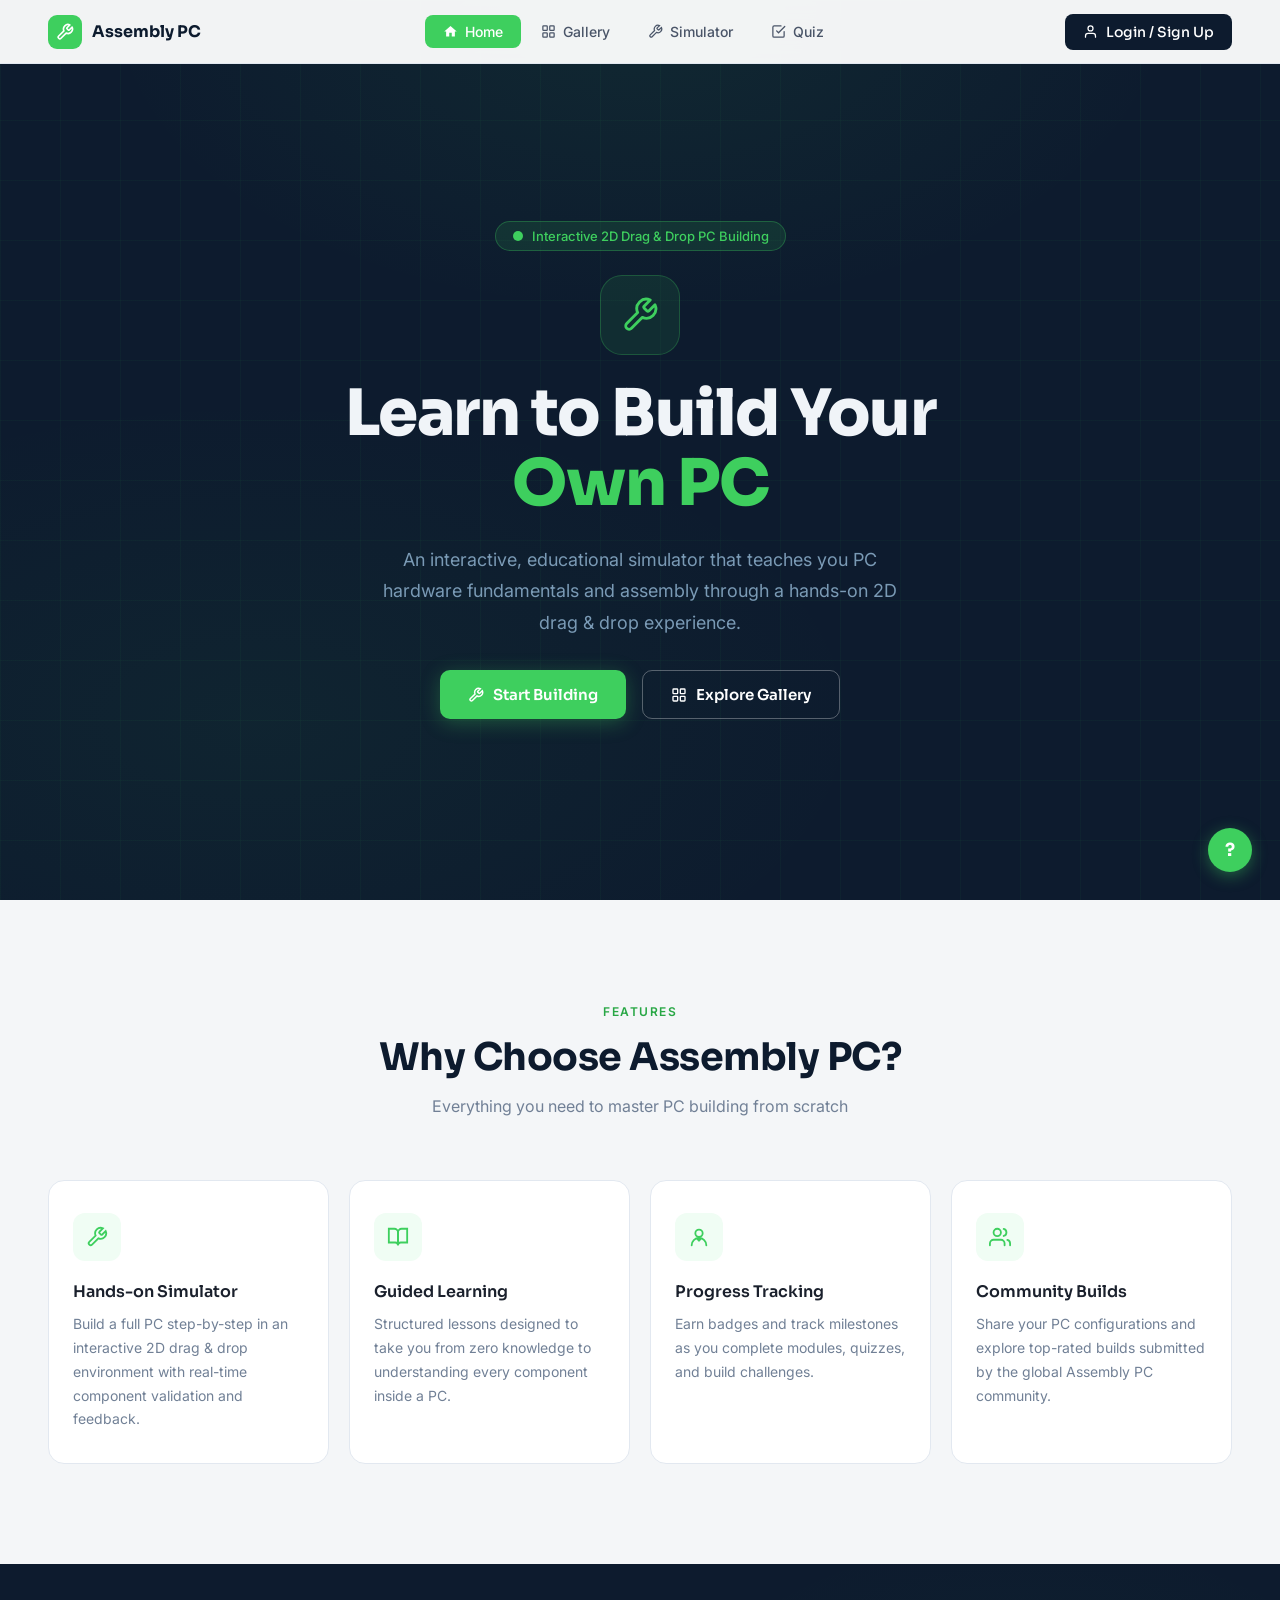
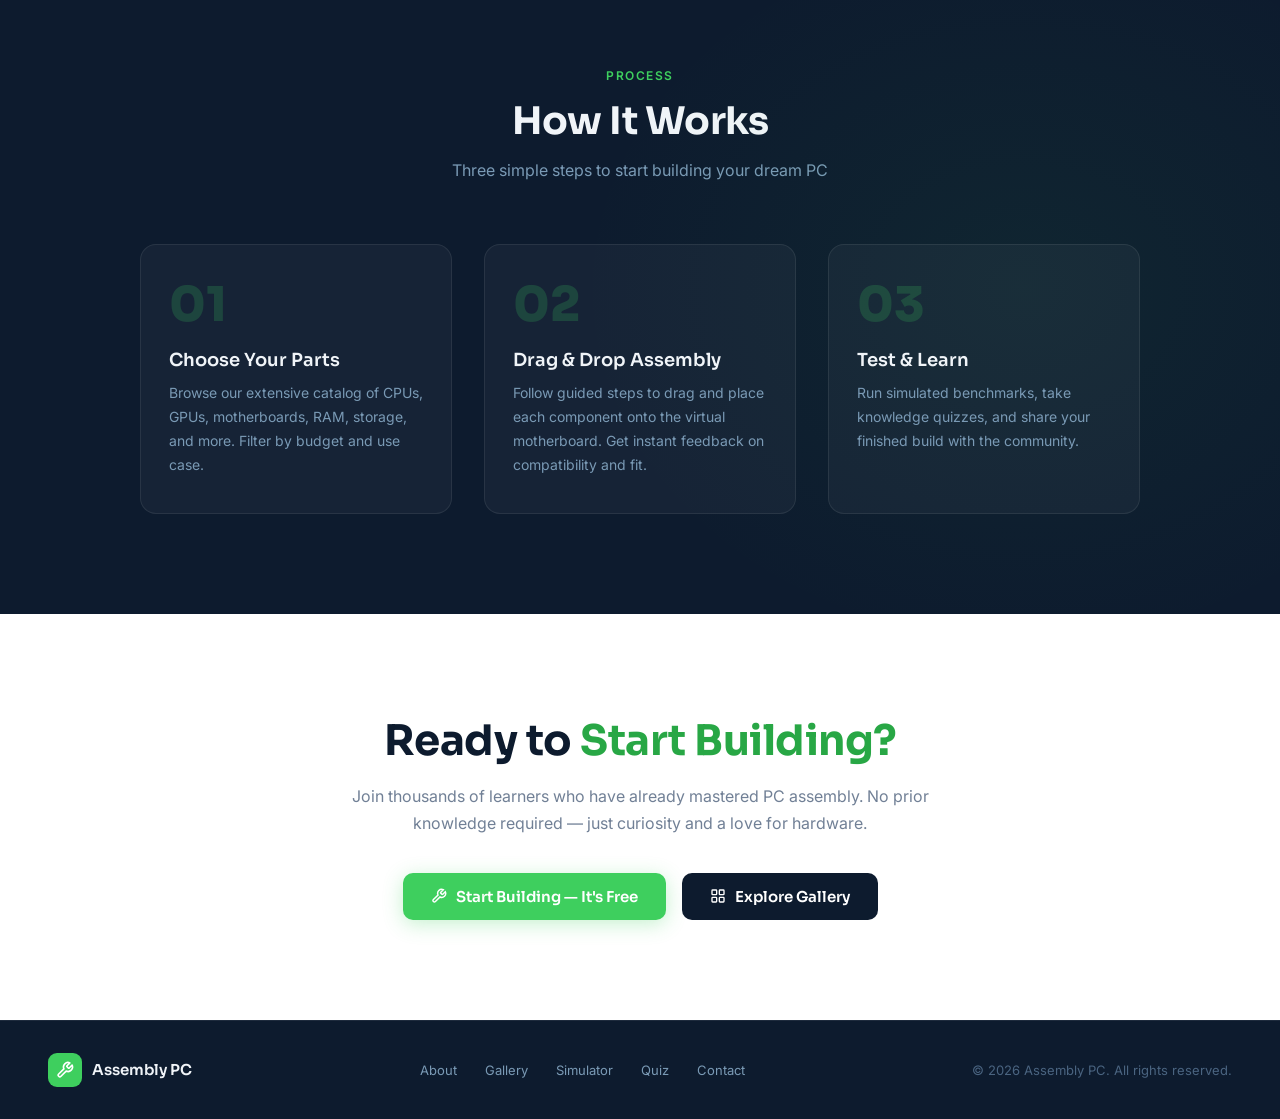
==== backend/templates/assembly-pc-homepage.html @ f2f59459 "Add files via upload" ====
<!DOCTYPE html>
<html lang="en">
<head>
  <meta charset="UTF-8" />
  <meta name="viewport" content="width=device-width, initial-scale=1.0" />
  <title>Assembly PC — Learn to Build Your Own PCs</title>
  <link href="https://fonts.googleapis.com/css2?family=Sora:wght@400;500;600;700;800&family=Inter:wght@400;500&display=swap" rel="stylesheet" />
  <style>
    *, *::before, *::after { margin: 0; padding: 0; box-sizing: border-box; }

    :root {
      --green: #3ecf5e;
      --green-dark: #28a745;
      --green-dim: rgba(62, 207, 94, 0.12);
      --navy: #0d1b2e;
      --navy-mid: #112240;
      --navy-light: #1a2f4a;
      --text-white: #f0f4f8;
      --text-muted: #7a9ab5;
      --bg-light: #f4f6f8;
      --card-bg: #ffffff;
      --border: #e2e8f0;
    }

    html { scroll-behavior: smooth; }

    body {
      font-family: 'Inter', sans-serif;
      background: #fff;
      color: #1a202c;
      overflow-x: hidden;
    }

    /* ── NAV ── */
    nav {
      position: fixed;
      top: 0; left: 0; right: 0;
      z-index: 100;
      background: rgba(255,255,255,0.95);
      backdrop-filter: blur(12px);
      border-bottom: 1px solid var(--border);
      display: flex;
      align-items: center;
      justify-content: space-between;
      padding: 0 48px;
      height: 64px;
    }

    .nav-logo {
      display: flex;
      align-items: center;
      gap: 10px;
      text-decoration: none;
      color: #0d1b2e;
    }

    .logo-box {
      width: 34px; height: 34px;
      background: var(--green);
      border-radius: 9px;
      display: flex; align-items: center; justify-content: center;
    }

    .logo-box svg { width: 18px; height: 18px; }

    .logo-name {
      font-family: 'Sora', sans-serif;
      font-weight: 700;
      font-size: 16px;
      color: #0d1b2e;
    }

    .nav-links {
      display: flex;
      align-items: center;
      gap: 2px;
    }

    .nav-link {
      display: flex;
      align-items: center;
      gap: 7px;
      padding: 8px 18px;
      border-radius: 8px;
      font-size: 14px;
      font-weight: 500;
      color: #4a5568;
      text-decoration: none;
      transition: background 0.15s, color 0.15s;
    }

    .nav-link svg { width: 15px; height: 15px; flex-shrink: 0; }
    .nav-link:hover { background: #f0fdf4; color: #1a202c; }
    .nav-link.active { background: var(--green); color: #fff; }
    .nav-link.active:hover { background: var(--green-dark); }

    .nav-guest {
      font-size: 14px;
      color: #a0aec0;
      font-weight: 400;
    }

    /* ── HERO ── */
    .hero {
      background: var(--navy);
      min-height: 100vh;
      display: flex;
      align-items: center;
      justify-content: center;
      flex-direction: column;
      text-align: center;
      padding: 120px 48px 80px;
      position: relative;
      overflow: hidden;
    }

    .hero::before {
      content: '';
      position: absolute;
      inset: 0;
      background:
        radial-gradient(ellipse 60% 50% at 50% 0%, rgba(62,207,94,0.08) 0%, transparent 70%),
        radial-gradient(ellipse 80% 60% at 20% 80%, rgba(62,207,94,0.05) 0%, transparent 60%);
      pointer-events: none;
    }

    /* subtle grid lines */
    .hero::after {
      content: '';
      position: absolute;
      inset: 0;
      background-image:
        linear-gradient(rgba(62,207,94,0.04) 1px, transparent 1px),
        linear-gradient(90deg, rgba(62,207,94,0.04) 1px, transparent 1px);
      background-size: 60px 60px;
      pointer-events: none;
    }

    .hero-inner {
      position: relative;
      z-index: 2;
      display: flex;
      flex-direction: column;
      align-items: center;
      gap: 24px;
      animation: fadeUp 0.8s ease both;
    }

    @keyframes fadeUp {
      from { opacity: 0; transform: translateY(28px); }
      to   { opacity: 1; transform: translateY(0); }
    }

    .hero-badge {
      display: inline-flex;
      align-items: center;
      gap: 8px;
      background: rgba(62,207,94,0.12);
      border: 1px solid rgba(62,207,94,0.3);
      color: var(--green);
      font-size: 13px;
      font-weight: 500;
      padding: 6px 16px;
      border-radius: 100px;
      animation: fadeUp 0.8s 0.1s ease both;
    }

    .hero-icon-wrap {
      width: 80px; height: 80px;
      background: rgba(62,207,94,0.1);
      border: 1.5px solid rgba(62,207,94,0.25);
      border-radius: 22px;
      display: flex; align-items: center; justify-content: center;
      animation: fadeUp 0.8s 0.15s ease both;
    }

    .hero-icon-wrap svg { width: 38px; height: 38px; }

    .hero h1 {
      font-family: 'Sora', sans-serif;
      font-size: 64px;
      font-weight: 800;
      color: var(--text-white);
      line-height: 1.1;
      max-width: 780px;
      letter-spacing: -1.5px;
      animation: fadeUp 0.8s 0.2s ease both;
    }

    .hero h1 span { color: var(--green); }

    .hero p {
      font-size: 18px;
      color: var(--text-muted);
      max-width: 540px;
      line-height: 1.75;
      animation: fadeUp 0.8s 0.3s ease both;
    }

    .hero-btns {
      display: flex;
      gap: 16px;
      margin-top: 8px;
      animation: fadeUp 0.8s 0.4s ease both;
    }

    .btn-primary {
      display: inline-flex;
      align-items: center;
      gap: 9px;
      background: var(--green);
      color: #fff;
      border: none;
      padding: 14px 28px;
      border-radius: 10px;
      font-size: 15px;
      font-weight: 600;
      font-family: 'Sora', sans-serif;
      cursor: pointer;
      text-decoration: none;
      transition: background 0.2s, transform 0.15s, box-shadow 0.2s;
      box-shadow: 0 4px 20px rgba(62,207,94,0.3);
    }

    .btn-primary:hover {
      background: var(--green-dark);
      transform: translateY(-1px);
      box-shadow: 0 6px 28px rgba(62,207,94,0.4);
    }

    .btn-secondary {
      display: inline-flex;
      align-items: center;
      gap: 9px;
      background: transparent;
      color: #fff;
      border: 1.5px solid rgba(255,255,255,0.3);
      padding: 14px 28px;
      border-radius: 10px;
      font-size: 15px;
      font-weight: 600;
      font-family: 'Sora', sans-serif;
      cursor: pointer;
      text-decoration: none;
      transition: border-color 0.2s, background 0.2s, transform 0.15s;
    }

    .btn-secondary:hover {
      border-color: rgba(255,255,255,0.6);
      background: rgba(255,255,255,0.06);
      transform: translateY(-1px);
    }

    .btn-primary svg, .btn-secondary svg { width: 16px; height: 16px; flex-shrink: 0; }



    /* ── FEATURES ── */
    .features {
      background: var(--bg-light);
      padding: 100px 48px;
    }

    .section-header {
      text-align: center;
      margin-bottom: 60px;
    }

    .section-label {
      display: inline-block;
      font-size: 12px;
      font-weight: 600;
      letter-spacing: 1.5px;
      text-transform: uppercase;
      color: var(--green-dark);
      margin-bottom: 14px;
    }

    .section-header h2 {
      font-family: 'Sora', sans-serif;
      font-size: 38px;
      font-weight: 700;
      color: #0d1b2e;
      letter-spacing: -0.5px;
      margin-bottom: 12px;
    }

    .section-header p {
      font-size: 16px;
      color: #718096;
      max-width: 480px;
      margin: 0 auto;
      line-height: 1.7;
    }

    .cards-grid {
      display: grid;
      grid-template-columns: repeat(4, 1fr);
      gap: 20px;
      max-width: 1200px;
      margin: 0 auto;
    }

    .feature-card {
      background: var(--card-bg);
      border: 1px solid var(--border);
      border-radius: 16px;
      padding: 32px 24px;
      transition: transform 0.2s, box-shadow 0.2s, border-color 0.2s;
    }

    .feature-card:hover {
      transform: translateY(-4px);
      box-shadow: 0 12px 40px rgba(0,0,0,0.08);
      border-color: rgba(62,207,94,0.3);
    }

    .card-icon-wrap {
      width: 48px; height: 48px;
      background: #f0fdf4;
      border-radius: 12px;
      display: flex; align-items: center; justify-content: center;
      margin-bottom: 20px;
    }

    .card-icon-wrap svg { width: 22px; height: 22px; }

    .feature-card h3 {
      font-family: 'Sora', sans-serif;
      font-size: 16px;
      font-weight: 600;
      color: #1a202c;
      margin-bottom: 10px;
    }

    .feature-card p {
      font-size: 14px;
      color: #718096;
      line-height: 1.7;
    }

    /* ── HOW IT WORKS ── */
    .how-it-works {
      background: var(--navy);
      padding: 100px 48px;
      position: relative;
      overflow: hidden;
    }

    .how-it-works::before {
      content: '';
      position: absolute;
      inset: 0;
      background: radial-gradient(ellipse 50% 80% at 80% 50%, rgba(62,207,94,0.06) 0%, transparent 70%);
      pointer-events: none;
    }

    .how-it-works .section-header h2 { color: var(--text-white); }
    .how-it-works .section-header p { color: var(--text-muted); }

    .steps-grid {
      display: grid;
      grid-template-columns: repeat(3, 1fr);
      gap: 32px;
      max-width: 1000px;
      margin: 0 auto;
      position: relative;
      z-index: 2;
    }

    .step-card {
      background: rgba(255,255,255,0.04);
      border: 1px solid rgba(255,255,255,0.08);
      border-radius: 16px;
      padding: 36px 28px;
      transition: border-color 0.2s, background 0.2s;
    }

    .step-card:hover {
      border-color: rgba(62,207,94,0.3);
      background: rgba(62,207,94,0.04);
    }

    .step-number {
      font-family: 'Sora', sans-serif;
      font-size: 48px;
      font-weight: 800;
      color: rgba(62,207,94,0.2);
      line-height: 1;
      margin-bottom: 20px;
    }

    .step-card h3 {
      font-family: 'Sora', sans-serif;
      font-size: 18px;
      font-weight: 600;
      color: var(--text-white);
      margin-bottom: 10px;
    }

    .step-card p {
      font-size: 14px;
      color: var(--text-muted);
      line-height: 1.7;
    }

    /* ── CTA ── */
    .cta-section {
      background: #fff;
      padding: 100px 48px;
      text-align: center;
    }

    .cta-inner {
      max-width: 640px;
      margin: 0 auto;
    }

    .cta-inner h2 {
      font-family: 'Sora', sans-serif;
      font-size: 42px;
      font-weight: 700;
      color: #0d1b2e;
      margin-bottom: 16px;
      letter-spacing: -0.5px;
    }

    .cta-inner h2 span { color: var(--green-dark); }

    .cta-inner p {
      font-size: 16px;
      color: #718096;
      line-height: 1.7;
      margin-bottom: 36px;
    }

    .cta-btns {
      display: flex;
      gap: 16px;
      justify-content: center;
    }

    .btn-dark {
      display: inline-flex;
      align-items: center;
      gap: 9px;
      background: var(--navy);
      color: #fff;
      border: none;
      padding: 14px 28px;
      border-radius: 10px;
      font-size: 15px;
      font-weight: 600;
      font-family: 'Sora', sans-serif;
      cursor: pointer;
      text-decoration: none;
      transition: background 0.2s, transform 0.15s;
    }

    .btn-dark:hover { background: #1a2f4a; transform: translateY(-1px); }
    .btn-dark svg { width: 16px; height: 16px; }

    /* ── FOOTER ── */
    footer {
      background: var(--navy);
      border-top: 1px solid rgba(255,255,255,0.07);
      padding: 32px 48px;
      display: flex;
      align-items: center;
      justify-content: space-between;
    }

    .footer-logo {
      display: flex;
      align-items: center;
      gap: 10px;
      text-decoration: none;
    }

    .footer-logo-name {
      font-family: 'Sora', sans-serif;
      font-weight: 600;
      font-size: 15px;
      color: var(--text-white);
    }

    .footer-links {
      display: flex;
      gap: 28px;
    }

    .footer-links a {
      font-size: 13px;
      color: var(--text-muted);
      text-decoration: none;
      transition: color 0.15s;
    }

    .footer-links a:hover { color: var(--green); }

    .footer-copy {
      font-size: 13px;
      color: #4a6480;
    }

    /* ── NAV AUTH BUTTON ── */
    .nav-auth-btn {
      display: inline-flex;
      align-items: center;
      gap: 8px;
      background: var(--navy);
      color: #fff;
      border: none;
      padding: 9px 18px;
      border-radius: 8px;
      font-size: 14px;
      font-weight: 500;
      font-family: 'Sora', sans-serif;
      cursor: pointer;
      transition: background 0.15s, transform 0.15s;
    }
    .nav-auth-btn:hover { background: var(--navy-light); transform: translateY(-1px); }

    /* ── MODAL OVERLAY ── */
    .modal-overlay {
      position: fixed;
      inset: 0;
      z-index: 999;
      background: rgba(13, 27, 46, 0.7);
      backdrop-filter: blur(6px);
      display: flex;
      align-items: center;
      justify-content: center;
      opacity: 0;
      pointer-events: none;
      transition: opacity 0.25s ease;
    }
    .modal-overlay.open {
      opacity: 1;
      pointer-events: all;
    }

    /* ── MODAL BOX ── */
    .modal-box {
      background: #fff;
      border-radius: 20px;
      padding: 40px 44px;
      width: 100%;
      max-width: 440px;
      position: relative;
      transform: translateY(20px) scale(0.97);
      transition: transform 0.3s cubic-bezier(0.34, 1.56, 0.64, 1);
      box-shadow: 0 24px 60px rgba(0,0,0,0.18);
    }
    .modal-overlay.open .modal-box {
      transform: translateY(0) scale(1);
    }

    .modal-close {
      position: absolute;
      top: 16px; right: 16px;
      width: 32px; height: 32px;
      border-radius: 8px;
      border: none;
      background: #f4f6f8;
      color: #718096;
      cursor: pointer;
      display: flex; align-items: center; justify-content: center;
      transition: background 0.15s, color 0.15s;
    }
    .modal-close:hover { background: #e2e8f0; color: #1a202c; }

    .modal-logo {
      display: flex;
      align-items: center;
      gap: 10px;
      margin-bottom: 24px;
    }

    /* ── TABS ── */
    .modal-tabs {
      display: flex;
      background: #f4f6f8;
      border-radius: 10px;
      padding: 4px;
      margin-bottom: 28px;
    }
    .modal-tab {
      flex: 1;
      padding: 9px;
      border: none;
      background: transparent;
      border-radius: 7px;
      font-size: 14px;
      font-weight: 600;
      font-family: 'Sora', sans-serif;
      color: #718096;
      cursor: pointer;
      transition: background 0.2s, color 0.2s, box-shadow 0.2s;
    }
    .modal-tab.active {
      background: #fff;
      color: #0d1b2e;
      box-shadow: 0 1px 4px rgba(0,0,0,0.1);
    }

    /* ── FORM ── */
    .modal-title-block { margin-bottom: 24px; }
    .modal-title-block h2 {
      font-family: 'Sora', sans-serif;
      font-size: 22px;
      font-weight: 700;
      color: #0d1b2e;
      margin-bottom: 4px;
    }
    .modal-title-block p { font-size: 14px; color: #718096; }

    .modal-form.hidden { display: none; }

    .form-group {
      margin-bottom: 16px;
    }
    .form-group label {
      display: block;
      font-size: 13px;
      font-weight: 500;
      color: #4a5568;
      margin-bottom: 6px;
    }
    .input-wrap {
      position: relative;
      display: flex;
      align-items: center;
    }
    .input-wrap svg:first-child {
      position: absolute;
      left: 12px;
      color: #a0aec0;
      pointer-events: none;
      flex-shrink: 0;
    }
    .input-wrap input {
      width: 100%;
      padding: 11px 14px 11px 38px;
      border: 1.5px solid var(--border);
      border-radius: 9px;
      font-size: 14px;
      font-family: 'Inter', sans-serif;
      color: #1a202c;
      background: #fff;
      outline: none;
      transition: border-color 0.15s, box-shadow 0.15s;
    }
    .input-wrap input:focus {
      border-color: var(--green);
      box-shadow: 0 0 0 3px rgba(62,207,94,0.12);
    }
    .input-wrap input::placeholder { color: #cbd5e0; }

    .toggle-pass {
      position: absolute;
      right: 12px;
      background: none;
      border: none;
      cursor: pointer;
      color: #a0aec0;
      padding: 0;
      display: flex;
      align-items: center;
      transition: color 0.15s;
    }
    .toggle-pass:hover { color: #4a5568; }

    .form-row {
      display: flex;
      align-items: center;
      justify-content: space-between;
      margin-bottom: 20px;
    }
    .form-row-half {
      display: grid;
      grid-template-columns: 1fr 1fr;
      gap: 12px;
    }
    .checkbox-label {
      display: flex;
      align-items: center;
      gap: 8px;
      font-size: 13px;
      color: #4a5568;
      cursor: pointer;
    }
    .checkbox-label input[type="checkbox"] {
      width: 15px; height: 15px;
      accent-color: var(--green);
      cursor: pointer;
    }
    .forgot-link {
      font-size: 13px;
      color: var(--green-dark);
      text-decoration: none;
      font-weight: 500;
    }
    .forgot-link:hover { text-decoration: underline; }

    .btn-modal-submit {
      width: 100%;
      display: flex;
      align-items: center;
      justify-content: center;
      gap: 9px;
      background: var(--green);
      color: #fff;
      border: none;
      padding: 13px;
      border-radius: 10px;
      font-size: 15px;
      font-weight: 600;
      font-family: 'Sora', sans-serif;
      cursor: pointer;
      margin-top: 4px;
      transition: background 0.2s, transform 0.15s, box-shadow 0.2s;
      box-shadow: 0 4px 16px rgba(62,207,94,0.3);
    }
    .btn-modal-submit:hover {
      background: var(--green-dark);
      transform: translateY(-1px);
      box-shadow: 0 6px 22px rgba(62,207,94,0.4);
    }

    .modal-switch {
      text-align: center;
      font-size: 13px;
      color: #718096;
      margin-top: 18px;
    }
    .modal-switch a {
      color: var(--green-dark);
      font-weight: 600;
      text-decoration: none;
    }
    .modal-switch a:hover { text-decoration: underline; }

    /* ── ROLE SELECTION ── */
    .role-cards {
      display: flex;
      flex-direction: column;
      gap: 12px;
    }
    .role-card {
      display: flex;
      align-items: center;
      gap: 16px;
      padding: 18px 20px;
      border: 1.5px solid var(--border);
      border-radius: 14px;
      background: #fff;
      cursor: pointer;
      text-align: left;
      transition: border-color 0.2s, background 0.2s, transform 0.15s, box-shadow 0.2s;
      width: 100%;
    }
    .role-card:hover {
      border-color: var(--green);
      background: #f0fdf4;
      transform: translateY(-2px);
      box-shadow: 0 6px 20px rgba(62,207,94,0.12);
    }
    .role-icon {
      width: 52px; height: 52px;
      border-radius: 12px;
      display: flex; align-items: center; justify-content: center;
      flex-shrink: 0;
    }
    .role-icon-student { background: #e8f5e9; color: #28a745; }
    .role-icon-instructor { background: #e3f2fd; color: #1565c0; }
    .role-label {
      font-family: 'Sora', sans-serif;
      font-size: 16px;
      font-weight: 700;
      color: #0d1b2e;
      line-height: 1;
      margin-bottom: 4px;
    }
    .role-desc {
      font-size: 13px;
      color: #718096;
      line-height: 1.4;
    }
    .role-card > div:not(.role-icon):not(.role-arrow) {
      flex: 1;
    }
    .role-arrow {
      color: #a0aec0;
      flex-shrink: 0;
      transition: transform 0.15s, color 0.15s;
    }
    .role-card:hover .role-arrow { transform: translateX(3px); color: var(--green); }

    /* ── FORM TOPBAR ── */
    .form-topbar {
      display: flex;
      align-items: center;
      justify-content: space-between;
      margin-bottom: 20px;
    }
    .back-btn {
      display: inline-flex;
      align-items: center;
      gap: 6px;
      background: #f4f6f8;
      border: none;
      border-radius: 8px;
      padding: 7px 14px;
      font-size: 13px;
      font-weight: 500;
      color: #4a5568;
      cursor: pointer;
      font-family: 'Inter', sans-serif;
      transition: background 0.15s, color 0.15s;
    }
    .back-btn:hover { background: #e2e8f0; color: #1a202c; }
    .role-badge {
      font-size: 12px;
      font-weight: 600;
      padding: 5px 12px;
      border-radius: 100px;
    }
    .role-badge.student { background: #e8f5e9; color: #1a6b2f; }
    .role-badge.instructor { background: #e3f2fd; color: #1040a0; }

    /* ── FLOATING HELP ── */
    .help-btn {
      position: fixed;
      bottom: 28px; right: 28px;
      width: 44px; height: 44px;
      background: var(--green);
      border-radius: 50%;
      display: flex; align-items: center; justify-content: center;
      cursor: pointer;
      box-shadow: 0 4px 16px rgba(62,207,94,0.4);
      z-index: 200;
      border: none;
      transition: transform 0.2s, box-shadow 0.2s;
    }
    .help-btn:hover { transform: scale(1.1); box-shadow: 0 6px 24px rgba(62,207,94,0.5); }
    .help-btn span { font-family: 'Sora', sans-serif; font-size: 18px; font-weight: 700; color: #fff; line-height: 1; }
  </style>
</head>
<body>
  <nav>
    <a href="#" class="nav-logo">
      <div class="logo-box">
        <svg viewBox="0 0 24 24" fill="none" stroke="#fff" stroke-width="2.2" stroke-linecap="round" stroke-linejoin="round">
          <path d="M14.7 6.3a1 1 0 0 0 0 1.4l1.6 1.6a1 1 0 0 0 1.4 0l3.77-3.77a6 6 0 0 1-7.94 7.94l-6.91 6.91a2.12 2.12 0 0 1-3-3l6.91-6.91a6 6 0 0 1 7.94-7.94l-3.76 3.76z"/>
        </svg>
      </div>
      <span class="logo-name">Assembly PC</span>
    </a>

    <div class="nav-links">
      <a href="#" class="nav-link active">
        <svg viewBox="0 0 24 24" fill="currentColor"><path d="M10 20v-6h4v6h5v-8h3L12 3 2 12h3v8z"/></svg>
        Home
      </a>
      <a href="#" class="nav-link">
        <svg viewBox="0 0 24 24" fill="none" stroke="currentColor" stroke-width="2" stroke-linecap="round"><rect x="3" y="3" width="7" height="7" rx="1"/><rect x="14" y="3" width="7" height="7" rx="1"/><rect x="14" y="14" width="7" height="7" rx="1"/><rect x="3" y="14" width="7" height="7" rx="1"/></svg>
        Gallery
      </a>
      <a href="#" class="nav-link">
        <svg viewBox="0 0 24 24" fill="none" stroke="currentColor" stroke-width="2" stroke-linecap="round"><path d="M14.7 6.3a1 1 0 0 0 0 1.4l1.6 1.6a1 1 0 0 0 1.4 0l3.77-3.77a6 6 0 0 1-7.94 7.94l-6.91 6.91a2.12 2.12 0 0 1-3-3l6.91-6.91a6 6 0 0 1 7.94-7.94l-3.76 3.76z"/></svg>
        Simulator
      </a>
      <a href="#" class="nav-link">
        <svg viewBox="0 0 24 24" fill="none" stroke="currentColor" stroke-width="2" stroke-linecap="round"><path d="M9 11l3 3L22 4"/><path d="M21 12v7a2 2 0 0 1-2 2H5a2 2 0 0 1-2-2V5a2 2 0 0 1 2-2h11"/></svg>
        Quiz
      </a>
    </div>

    <button class="nav-auth-btn" onclick="openModal('login')">
      <svg width="15" height="15" viewBox="0 0 24 24" fill="none" stroke="currentColor" stroke-width="2" stroke-linecap="round"><path d="M20 21v-2a4 4 0 0 0-4-4H8a4 4 0 0 0-4 4v2"/><circle cx="12" cy="7" r="4"/></svg>
      Login / Sign Up
    </button>
  </nav>

  <!-- ── AUTH MODAL ── -->
  <div class="modal-overlay" id="authModal" onclick="handleOverlayClick(event)">
    <div class="modal-box" id="modalBox">

      <button class="modal-close" onclick="closeModal()" title="Close">
        <svg width="16" height="16" viewBox="0 0 24 24" fill="none" stroke="currentColor" stroke-width="2.5" stroke-linecap="round"><line x1="18" y1="6" x2="6" y2="18"/><line x1="6" y1="6" x2="18" y2="18"/></svg>
      </button>

      <!-- Logo -->
      <div class="modal-logo">
        <div class="logo-box">
          <svg viewBox="0 0 24 24" fill="none" stroke="#fff" stroke-width="2.2" stroke-linecap="round" stroke-linejoin="round" width="18" height="18">
            <path d="M14.7 6.3a1 1 0 0 0 0 1.4l1.6 1.6a1 1 0 0 0 1.4 0l3.77-3.77a6 6 0 0 1-7.94 7.94l-6.91 6.91a2.12 2.12 0 0 1-3-3l6.91-6.91a6 6 0 0 1 7.94-7.94l-3.76 3.76z"/>
          </svg>
        </div>
        <span class="logo-name">Assembly PC</span>
      </div>

      <!-- ── STEP 1: Role Selection ── -->
      <div id="step-role">
        <div class="modal-title-block" style="text-align:center; margin-bottom: 28px;">
          <h2>Who are you?</h2>
          <p>Choose your role to get started</p>
        </div>
        <div class="role-cards">
          <button class="role-card" onclick="selectRole('student')">
            <div class="role-icon role-icon-student">
              <svg width="28" height="28" viewBox="0 0 24 24" fill="none" stroke="currentColor" stroke-width="1.8" stroke-linecap="round">
                <path d="M22 10v6M2 10l10-5 10 5-10 5z"/>
                <path d="M6 12v5c3 3 9 3 12 0v-5"/>
              </svg>
            </div>
            <div class="role-label">Student</div>
            <div class="role-desc">Learn to build PCs through guided lessons and simulations</div>
            <div class="role-arrow">
              <svg width="16" height="16" viewBox="0 0 24 24" fill="none" stroke="currentColor" stroke-width="2.2" stroke-linecap="round"><path d="M5 12h14M12 5l7 7-7 7"/></svg>
            </div>
          </button>
          <button class="role-card" onclick="selectRole('instructor')">
            <div class="role-icon role-icon-instructor">
              <svg width="28" height="28" viewBox="0 0 24 24" fill="none" stroke="currentColor" stroke-width="1.8" stroke-linecap="round">
                <rect x="2" y="3" width="20" height="14" rx="2"/>
                <path d="M8 21h8M12 17v4"/>
                <path d="M7 8h10M7 11h6"/>
              </svg>
            </div>
            <div class="role-label">Instructor</div>
            <div class="role-desc">Manage classes, track student progress and create assignments</div>
            <div class="role-arrow">
              <svg width="16" height="16" viewBox="0 0 24 24" fill="none" stroke="currentColor" stroke-width="2.2" stroke-linecap="round"><path d="M5 12h14M12 5l7 7-7 7"/></svg>
            </div>
          </button>
        </div>
      </div>

      <!-- ── STEP 2: Login / Sign Up Forms ── -->
      <div id="step-forms" class="hidden">

        <!-- Back button + role badge -->
        <div class="form-topbar">
          <button class="back-btn" onclick="goBack()">
            <svg width="14" height="14" viewBox="0 0 24 24" fill="none" stroke="currentColor" stroke-width="2.5" stroke-linecap="round"><path d="M19 12H5M12 19l-7-7 7-7"/></svg>
            Back
          </button>
          <span class="role-badge" id="roleBadge"></span>
        </div>

        <!-- Tab Switcher -->
        <div class="modal-tabs">
          <button class="modal-tab active" id="tab-login" onclick="switchTab('login')">Login</button>
          <button class="modal-tab" id="tab-signup" onclick="switchTab('signup')">Sign Up</button>
        </div>

        <!-- ── LOGIN FORM ── -->
        <div class="modal-form" id="form-login">
          <div class="modal-title-block">
            <h2 id="login-title">Welcome back</h2>
            <p id="login-sub">Sign in to continue building</p>
          </div>
          <div class="form-group" id="login-studentid" style="display:none;">
            <label>Student ID</label>
            <div class="input-wrap">
              <svg width="15" height="15" viewBox="0 0 24 24" fill="none" stroke="currentColor" stroke-width="2" stroke-linecap="round"><rect x="2" y="7" width="20" height="14" rx="2"/></svg>
              <input id="login-studentid-input" type="text" placeholder="e.g. STU-2024-0012" />
            </div>
          </div>

          <div class="form-group" id="login-email-group" style="display:none;">
            <label>Institutional Email</label>
            <div class="input-wrap">
              <svg width="15" height="15" viewBox="0 0 24 24" fill="none" stroke="currentColor" stroke-width="2" stroke-linecap="round"><rect x="2" y="4" width="20" height="16" rx="2"/><path d="m22 7-8.97 5.7a1.94 1.94 0 0 1-2.06 0L2 7"/></svg>
              <input id="login-email" type="email" placeholder="you@lnu.edu.ph" />
            </div>
          </div>
          <!-- Instructor employee ID removed per requirements -->
          <div class="form-group">
            <label>Password</label>
            <div class="input-wrap">
              <svg width="15" height="15" viewBox="0 0 24 24" fill="none" stroke="currentColor" stroke-width="2" stroke-linecap="round"><rect x="3" y="11" width="18" height="11" rx="2"/><path d="M7 11V7a5 5 0 0 1 10 0v4"/></svg>
              <input type="password" placeholder="••••••••" id="login-pass" />
              <button class="toggle-pass" onclick="togglePass('login-pass',this)" tabindex="-1" type="button">
                <svg width="14" height="14" viewBox="0 0 24 24" fill="none" stroke="currentColor" stroke-width="2" stroke-linecap="round"><path d="M1 12s4-8 11-8 11 8 11 8-4 8-11 8-11-8-11-8z"/><circle cx="12" cy="12" r="3"/></svg>
              </button>
            </div>
          </div>
          <div class="form-row">
            <label class="checkbox-label"><input type="checkbox" /> Remember me</label>
            <a href="#" class="forgot-link">Forgot password?</a>
          </div>
          <button class="btn-modal-submit" id="login-submit-btn" style="display:none;">
            <svg width="15" height="15" viewBox="0 0 24 24" fill="none" stroke="currentColor" stroke-width="2.2" stroke-linecap="round"><path d="M15 3h4a2 2 0 0 1 2 2v14a2 2 0 0 1-2 2h-4"/><polyline points="10 17 15 12 10 7"/><line x1="15" y1="12" x2="3" y2="12"/></svg>
            Sign In
          </button>
          <p class="modal-switch">Don't have an account? <a href="#" onclick="switchTab('signup'); return false;">Sign up free</a></p>
        </div>

        <!-- ── SIGN UP FORM ── -->
        <div class="modal-form hidden" id="form-signup">
          <div class="modal-title-block">
            <h2 id="signup-title">Create your account</h2>
            <p id="signup-sub">Start building your PC knowledge today</p>
          </div>
          <div class="form-row-half">
            <div class="form-group">
              <label>First name</label>
              <div class="input-wrap">
                <svg width="15" height="15" viewBox="0 0 24 24" fill="none" stroke="currentColor" stroke-width="2" stroke-linecap="round"><path d="M20 21v-2a4 4 0 0 0-4-4H8a4 4 0 0 0-4 4v2"/><circle cx="12" cy="7" r="4"/></svg>
                <input type="text" placeholder="Juan" />
              </div>
            </div>
            <div class="form-group">
              <label>Last name</label>
              <div class="input-wrap">
                <input type="text" placeholder="Dela Cruz" style="padding-left:14px;" />
              </div>
            </div>
          </div>
          <div class="form-group">
            <label>Email address</label>
            <div class="input-wrap">
              <svg width="15" height="15" viewBox="0 0 24 24" fill="none" stroke="currentColor" stroke-width="2" stroke-linecap="round"><rect x="2" y="4" width="20" height="16" rx="2"/><path d="m22 7-8.97 5.7a1.94 1.94 0 0 1-2.06 0L2 7"/></svg>
              <input id="signup-email" type="email" placeholder="you@example.com" disabled />
            </div>
          </div>
          <!-- Student-only: Student ID -->
          <div class="form-group" id="signup-studentid" style="display:none;">
            <label>Student ID</label>
            <div class="input-wrap">
              <svg width="15" height="15" viewBox="0 0 24 24" fill="none" stroke="currentColor" stroke-width="2" stroke-linecap="round"><rect x="2" y="7" width="20" height="14" rx="2"/><path d="M16 7V5a2 2 0 0 0-4 0v2M12 12v4M10 14h4"/></svg>
              <input id="signup-studentid-input" type="text" placeholder="e.g. STU-2024-0012" disabled />
            </div>
          </div>
          <!-- Instructor employee ID removed per requirements -->
          <div class="form-group instructor-only hidden" id="signup-dept">
            <label>Department</label>
            <div class="input-wrap">
              <svg width="15" height="15" viewBox="0 0 24 24" fill="none" stroke="currentColor" stroke-width="2" stroke-linecap="round"><path d="M3 9l9-7 9 7v11a2 2 0 0 1-2 2H5a2 2 0 0 1-2-2z"/><polyline points="9 22 9 12 15 12 15 22"/></svg>
              <input type="text" placeholder="e.g. Computer Science" />
            </div>
          </div>
          <div class="form-group">
            <label>Password</label>
            <div class="input-wrap">
              <svg width="15" height="15" viewBox="0 0 24 24" fill="none" stroke="currentColor" stroke-width="2" stroke-linecap="round"><rect x="3" y="11" width="18" height="11" rx="2"/><path d="M7 11V7a5 5 0 0 1 10 0v4"/></svg>
              <input type="password" placeholder="Min. 8 characters" id="signup-pass" />
              <button class="toggle-pass" onclick="togglePass('signup-pass',this)" tabindex="-1" type="button">
                <svg width="14" height="14" viewBox="0 0 24 24" fill="none" stroke="currentColor" stroke-width="2" stroke-linecap="round"><path d="M1 12s4-8 11-8 11 8 11 8-4 8-11 8-11-8-11-8z"/><circle cx="12" cy="12" r="3"/></svg>
              </button>
            </div>
          </div>
          <div class="form-group">
            <label class="checkbox-label" style="align-items:flex-start; gap:10px;">
              <input type="checkbox" style="margin-top:2px; flex-shrink:0;" />
              <span style="font-size:13px; color:#718096; line-height:1.5;">I agree to the <a href="#" style="color:var(--green-dark);">Terms of Service</a> and <a href="#" style="color:var(--green-dark);">Privacy Policy</a></span>
            </label>
          </div>
          <button class="btn-modal-submit" id="signup-submit-btn">
            <svg width="15" height="15" viewBox="0 0 24 24" fill="none" stroke="currentColor" stroke-width="2.2" stroke-linecap="round"><path d="M16 21v-2a4 4 0 0 0-4-4H6a4 4 0 0 0-4 4v2"/><circle cx="9" cy="7" r="4"/><line x1="19" y1="8" x2="19" y2="14"/><line x1="22" y1="11" x2="16" y2="11"/></svg>
            Create Account
          </button>
          <p class="modal-switch">Already have an account? <a href="#" onclick="switchTab('login'); return false;">Sign in</a></p>
        </div>

      </div><!-- /step-forms -->
    </div>
  </div>

  <!-- HERO -->
  <section class="hero">
    <div class="hero-inner">
      <div class="hero-badge">
        <svg width="12" height="12" viewBox="0 0 24 24" fill="currentColor"><circle cx="12" cy="12" r="10"/></svg>
        Interactive 2D Drag &amp; Drop PC Building
      </div>

      <div class="hero-icon-wrap">
        <svg viewBox="0 0 24 24" fill="none" stroke="#3ecf5e" stroke-width="1.8" stroke-linecap="round" stroke-linejoin="round">
          <path d="M14.7 6.3a1 1 0 0 0 0 1.4l1.6 1.6a1 1 0 0 0 1.4 0l3.77-3.77a6 6 0 0 1-7.94 7.94l-6.91 6.91a2.12 2.12 0 0 1-3-3l6.91-6.91a6 6 0 0 1 7.94-7.94l-3.76 3.76z"/>
        </svg>
      </div>

      <h1>Learn to Build Your<br /><span>Own PC</span></h1>

      <p>An interactive, educational simulator that teaches you PC hardware fundamentals and assembly through a hands-on 2D drag &amp; drop experience.</p>

      <div class="hero-btns">
        <a href="/simulator" class="btn-primary">
          <svg viewBox="0 0 24 24" fill="none" stroke="currentColor" stroke-width="2.2" stroke-linecap="round"><path d="M14.7 6.3a1 1 0 0 0 0 1.4l1.6 1.6a1 1 0 0 0 1.4 0l3.77-3.77a6 6 0 0 1-7.94 7.94l-6.91 6.91a2.12 2.12 0 0 1-3-3l6.91-6.91a6 6 0 0 1 7.94-7.94l-3.76 3.76z"/></svg>
          Start Building
        </a>
        <a href="/simulator" class="btn-secondary">
          <svg viewBox="0 0 24 24" fill="none" stroke="currentColor" stroke-width="2" stroke-linecap="round"><rect x="3" y="3" width="7" height="7" rx="1"/><rect x="14" y="3" width="7" height="7" rx="1"/><rect x="14" y="14" width="7" height="7" rx="1"/><rect x="3" y="14" width="7" height="7" rx="1"/></svg>
          Explore Gallery
        </a>
      </div>


    </div>
  </section>

  <!-- FEATURES / WHY CHOOSE -->
  <section class="features" id="features">
    <div class="section-header">
      <span class="section-label">Features</span>
      <h2>Why Choose Assembly PC?</h2>
      <p>Everything you need to master PC building from scratch</p>
    </div>

    <div class="cards-grid">
      <div class="feature-card">
        <div class="card-icon-wrap">
          <svg viewBox="0 0 24 24" fill="none" stroke="#3ecf5e" stroke-width="2" stroke-linecap="round">
            <path d="M14.7 6.3a1 1 0 0 0 0 1.4l1.6 1.6a1 1 0 0 0 1.4 0l3.77-3.77a6 6 0 0 1-7.94 7.94l-6.91 6.91a2.12 2.12 0 0 1-3-3l6.91-6.91a6 6 0 0 1 7.94-7.94l-3.76 3.76z"/>
          </svg>
        </div>
        <h3>Hands-on Simulator</h3>
        <p>Build a full PC step-by-step in an interactive 2D drag &amp; drop environment with real-time component validation and feedback.</p>
      </div>
      <div class="feature-card">
        <div class="card-icon-wrap">
          <svg viewBox="0 0 24 24" fill="none" stroke="#3ecf5e" stroke-width="2" stroke-linecap="round">
            <path d="M2 3h6a4 4 0 0 1 4 4v14a3 3 0 0 0-3-3H2z"/>
            <path d="M22 3h-6a4 4 0 0 0-4 4v14a3 3 0 0 1 3-3h7z"/>
          </svg>
        </div>
        <h3>Guided Learning</h3>
        <p>Structured lessons designed to take you from zero knowledge to understanding every component inside a PC.</p>
      </div>
      <div class="feature-card">
        <div class="card-icon-wrap">
          <svg viewBox="0 0 24 24" fill="none" stroke="#3ecf5e" stroke-width="2" stroke-linecap="round">
            <circle cx="12" cy="8" r="4"/>
            <path d="M20 21a8 8 0 1 0-16 0"/>
            <path d="M12 12v4m0 0l-2-2m2 2 2-2"/>
          </svg>
        </div>
        <h3>Progress Tracking</h3>
        <p>Earn badges and track milestones as you complete modules, quizzes, and build challenges.</p>
      </div>
      <div class="feature-card">
        <div class="card-icon-wrap">
          <svg viewBox="0 0 24 24" fill="none" stroke="#3ecf5e" stroke-width="2" stroke-linecap="round">
            <path d="M17 21v-2a4 4 0 0 0-4-4H5a4 4 0 0 0-4 4v2"/>
            <circle cx="9" cy="7" r="4"/>
            <path d="M23 21v-2a4 4 0 0 0-3-3.87"/>
            <path d="M16 3.13a4 4 0 0 1 0 7.75"/>
          </svg>
        </div>
        <h3>Community Builds</h3>
        <p>Share your PC configurations and explore top-rated builds submitted by the global Assembly PC community.</p>
      </div>
    </div>
  </section>

  <!-- HOW IT WORKS -->
  <section class="how-it-works" id="how">
    <div class="section-header">
      <span class="section-label" style="color: var(--green);">Process</span>
      <h2>How It Works</h2>
      <p style="color: var(--text-muted);">Three simple steps to start building your dream PC</p>
    </div>

    <div class="steps-grid">
      <div class="step-card">
        <div class="step-number">01</div>
        <h3>Choose Your Parts</h3>
        <p>Browse our extensive catalog of CPUs, GPUs, motherboards, RAM, storage, and more. Filter by budget and use case.</p>
      </div>
      <div class="step-card">
        <div class="step-number">02</div>
        <h3>Drag &amp; Drop Assembly</h3>
        <p>Follow guided steps to drag and place each component onto the virtual motherboard. Get instant feedback on compatibility and fit.</p>
      </div>
      <div class="step-card">
        <div class="step-number">03</div>
        <h3>Test &amp; Learn</h3>
        <p>Run simulated benchmarks, take knowledge quizzes, and share your finished build with the community.</p>
      </div>
    </div>
  </section>

  <!-- CTA -->
  <section class="cta-section">
    <div class="cta-inner">
      <h2>Ready to <span>Start Building?</span></h2>
      <p>Join thousands of learners who have already mastered PC assembly. No prior knowledge required — just curiosity and a love for hardware.</p>
      <div class="cta-btns">
        <a href="/simulator" class="btn-primary">
          <svg viewBox="0 0 24 24" fill="none" stroke="currentColor" stroke-width="2.2" stroke-linecap="round"><path d="M14.7 6.3a1 1 0 0 0 0 1.4l1.6 1.6a1 1 0 0 0 1.4 0l3.77-3.77a6 6 0 0 1-7.94 7.94l-6.91 6.91a2.12 2.12 0 0 1-3-3l6.91-6.91a6 6 0 0 1 7.94-7.94l-3.76 3.76z"/></svg>
          Start Building — It's Free
        </a>
        <a href="/simulator" class="btn-dark">
          <svg viewBox="0 0 24 24" fill="none" stroke="currentColor" stroke-width="2" stroke-linecap="round"><rect x="3" y="3" width="7" height="7" rx="1"/><rect x="14" y="3" width="7" height="7" rx="1"/><rect x="14" y="14" width="7" height="7" rx="1"/><rect x="3" y="14" width="7" height="7" rx="1"/></svg>
          Explore Gallery
        </a>
      </div>
    </div>
  </section>

  <!-- FOOTER -->
  <footer>
    <a href="#" class="footer-logo">
      <div class="logo-box">
        <svg viewBox="0 0 24 24" fill="none" stroke="#fff" stroke-width="2.2" stroke-linecap="round" stroke-linejoin="round" width="18" height="18">
          <path d="M14.7 6.3a1 1 0 0 0 0 1.4l1.6 1.6a1 1 0 0 0 1.4 0l3.77-3.77a6 6 0 0 1-7.94 7.94l-6.91 6.91a2.12 2.12 0 0 1-3-3l6.91-6.91a6 6 0 0 1 7.94-7.94l-3.76 3.76z"/>
        </svg>
      </div>
      <span class="footer-logo-name">Assembly PC</span>
    </a>

    <div class="footer-links">
      <a href="#">About</a>
      <a href="#">Gallery</a>
      <a href="#">Simulator</a>
      <a href="#">Quiz</a>
      <a href="#">Contact</a>
    </div>

    <span class="footer-copy">© 2026 Assembly PC. All rights reserved.</span>
  </footer>

  <!-- FLOATING HELP -->
  <button class="help-btn" title="Help">
    <span>?</span>
  </button>

  <script>
    let currentRole = null;
    // saved node for student-id group so we can remove/restore for instructor flows
    let savedSignupStudentGroup = null;

    const ALLOWED_INSTITUTION_DOMAINS = ['lnu.edu.ph', 'lnu.edu']; // adjust if needed

    function openModal(tab) {
      currentRole = null;
      lockFormInputs(true);
      showStep('role');
      document.getElementById('authModal').classList.add('open');
      document.body.style.overflow = 'hidden';
    }

    function closeModal() {
      document.getElementById('authModal').classList.remove('open');
      document.body.style.overflow = '';
    }

    function handleOverlayClick(e) {
      if (e.target === document.getElementById('authModal')) closeModal();
    }

    function showStep(step) {
      document.getElementById('step-role').classList.toggle('hidden', step !== 'role');
      document.getElementById('step-forms').classList.toggle('hidden', step !== 'forms');
    }

    function lockFormInputs(locked) {
      // Hide/show form input bars and submit buttons until a role is chosen
      document.querySelectorAll('#form-login .form-group, #form-signup .form-group').forEach(el => {
        el.style.display = locked ? 'none' : '';
      });
      const loginBtn = document.getElementById('login-submit-btn');
      const signupBtn = document.getElementById('signup-submit-btn');
      if (loginBtn) loginBtn.style.display = locked ? 'none' : '';
      if (signupBtn) signupBtn.style.display = locked ? 'none' : '';
      // Also toggle disabled state for form controls so users cannot tab into them when locked
      document.querySelectorAll('#form-login input, #form-login button, #form-signup input, #form-signup button').forEach(el => {
        if (el.classList && el.classList.contains('modal-tab')) return;
        el.disabled = locked;
      });
    }

    function selectRole(role) {
      currentRole = role;
      const badge = document.getElementById('roleBadge');
      badge.textContent = role === 'student' ? '🎓 Student' : '🖥️ Instructor';
      badge.className = 'role-badge ' + role;

      if (role === 'student') {
        document.getElementById('login-title').textContent = 'Welcome back, Student';
        document.getElementById('login-sub').textContent = 'Sign in to continue your PC learning journey';
        document.getElementById('signup-title').textContent = 'Join as a Student';
        document.getElementById('signup-sub').textContent = 'Start building your PC knowledge today';
        const signupStudentGroup = document.getElementById('signup-studentid');
        if (signupStudentGroup) {
          signupStudentGroup.style.display = 'block';
          signupStudentGroup.setAttribute('aria-hidden', 'false');
          const sidInput = document.getElementById('signup-studentid-input');
          if (sidInput) { sidInput.disabled = false; sidInput.tabIndex = 0; }
        }
        document.getElementById('signup-dept').style.display = 'none';

        // enable and require student fields; show student login field
        lockFormInputs(false);
        // restore student-id group if it was previously removed for instructor flows
        if (!document.getElementById('signup-studentid') && savedSignupStudentGroup) {
          const parent = document.getElementById('form-signup');
          const before = document.getElementById('signup-dept') || document.getElementById('signup-submit-btn');
          try { parent.insertBefore(savedSignupStudentGroup.cloneNode(true), before); } catch (err) { parent.appendChild(savedSignupStudentGroup.cloneNode(true)); }
          savedSignupStudentGroup = null;
        }
        const sidInput = document.getElementById('signup-studentid-input');
        if (sidInput) sidInput.required = true;
        document.getElementById('signup-email').required = true;
        // login: show student id input only
        const loginSidGroup = document.getElementById('login-studentid');
        if (loginSidGroup) { loginSidGroup.style.display = ''; loginSidGroup.setAttribute('aria-hidden', 'false'); }
        document.getElementById('login-email-group').style.display = 'none';
        document.getElementById('login-studentid-input').required = true;
        document.getElementById('login-email').required = false;
        document.getElementById('login-submit-btn').style.display = '';

        // hide the role selection to free up space
        const roleStep = document.getElementById('step-role');
        if (roleStep) roleStep.style.display = 'none';

        // explicitly disable instructor-only controls so they cannot be focused or edited
        ['login-email', 'signup-dept'].forEach(id => {
          const el = document.getElementById(id);
          if (el) el.disabled = true;
        });

      } else {
        document.getElementById('login-title').textContent = 'Instructor Login';
        document.getElementById('login-sub').textContent = 'Sign in to manage your classes';
        document.getElementById('signup-title').textContent = 'Register as Instructor';
        document.getElementById('signup-sub').textContent = 'Set up your instructor account';
        const signupStudentGroup2 = document.getElementById('signup-studentid');
        if (signupStudentGroup2) {
          signupStudentGroup2.style.display = 'none';
          signupStudentGroup2.setAttribute('aria-hidden', 'true');
          const sidInput2 = document.getElementById('signup-studentid-input');
          if (sidInput2) { sidInput2.disabled = true; sidInput2.tabIndex = -1; }
        }
        document.getElementById('signup-dept').style.display = 'block';

        // enable and require institutional email for instructors; show instructor login email
        lockFormInputs(false);
        const sidInput2 = document.getElementById('signup-studentid-input');
        if (sidInput2) sidInput2.required = false;
        document.getElementById('signup-email').required = true;
        const loginSidGroup2 = document.getElementById('login-studentid');
        if (loginSidGroup2) { loginSidGroup2.style.display = 'none'; loginSidGroup2.setAttribute('aria-hidden', 'true'); const sidInp = document.getElementById('login-studentid-input'); if (sidInp) { sidInp.disabled = true; sidInp.tabIndex = -1; } }
        document.getElementById('login-email-group').style.display = '';
        document.getElementById('login-studentid-input').required = false;
        document.getElementById('login-email').required = true;
        document.getElementById('login-submit-btn').style.display = '';

        // hide the role selection to free up space
        const roleStep2 = document.getElementById('step-role');
        if (roleStep2) roleStep2.style.display = 'none';

        // remove the student-id input group from signup for instructors
        const signupStudentGroupRef = document.getElementById('signup-studentid');
        if (signupStudentGroupRef) {
          savedSignupStudentGroup = signupStudentGroupRef.cloneNode(true);
          signupStudentGroupRef.remove();
        }

        // explicitly disable student-only controls so they cannot be focused or edited
        ['signup-studentid-input', 'login-studentid-input'].forEach(id => {
          const el = document.getElementById(id);
          if (el) el.disabled = true;
        });
      }

      switchTab('login');
      showStep('forms');
      // focus first enabled input in forms
      const firstInput = document.querySelector('#form-signup input:not([disabled]), #form-login input:not([disabled])');
      if (firstInput) firstInput.focus();
    }

    function goBack() {
      // returning to role selection should lock form inputs again and show the role chooser
      const roleStep = document.getElementById('step-role');
      if (roleStep) roleStep.style.display = '';
      showStep('role');
      lockFormInputs(true);
      currentRole = null;
      clearSignupError();
    }

    function switchTab(tab) {
      document.getElementById('form-login').classList.toggle('hidden', tab !== 'login');
      document.getElementById('form-signup').classList.toggle('hidden', tab !== 'signup');
      document.getElementById('tab-login').classList.toggle('active', tab === 'login');
      document.getElementById('tab-signup').classList.toggle('active', tab === 'signup');
    }

    function togglePass(id, btn) {
      const inp = document.getElementById(id);
      const showing = inp.type === 'text';
      inp.type = showing ? 'password' : 'text';
      btn.querySelector('svg').style.opacity = showing ? '1' : '0.4';
    }

    function showSignupError(msg) {
      let el = document.getElementById('signup-error');
      if (!el) {
        el = document.createElement('div');
        el.id = 'signup-error';
        el.style.color = '#d9534f';
        el.style.fontSize = '13px';
        el.style.marginTop = '8px';
        document.getElementById('signup-submit-btn').insertAdjacentElement('beforebegin', el);
      }
      el.textContent = msg;
      el.style.display = 'block';
    }

    function clearSignupError() {
      const el = document.getElementById('signup-error');
      if (el) el.style.display = 'none';
    }

    function isInstitutionalEmail(email) {
      if (!email) return false;
      const lower = email.toLowerCase();
      return ALLOWED_INSTITUTION_DOMAINS.some(d => lower.endsWith('@' + d) || lower.endsWith(d));
    }

    // Signup validation
    const signupBtn = document.getElementById('signup-submit-btn');
    if (signupBtn) {
      signupBtn.addEventListener('click', (e) => {
        e.preventDefault();
        clearSignupError();
        if (!currentRole) { showSignupError('Please choose Student or Instructor first.'); return; }
        const email = document.getElementById('signup-email').value.trim();
        if (!email) { showSignupError('Please enter an email address.'); return; }
        if (currentRole === 'student') {
          const sidEl = document.getElementById('signup-studentid-input');
          const sid = sidEl ? sidEl.value.trim() : '';
          if (!sid) { showSignupError('Student registration requires a Student ID.'); return; }
          // proceed with student signup (replace with real submit)
          console.log('Student signup OK', { email, studentId: sid });
          showSignupError('Student signup validated (demo).');
        } else {
          // instructor must use institutional email
          if (!isInstitutionalEmail(email)) { showSignupError('Please use your institutional LNU email address.'); return; }
          console.log('Instructor signup OK', { email });
          showSignupError('Instructor signup validated (demo).');
        }
      });
    }

    // Login validation
    function showLoginError(msg) {
      let el = document.getElementById('login-error');
      if (!el) {
        el = document.createElement('div');
        el.id = 'login-error';
        el.style.color = '#d9534f';
        el.style.fontSize = '13px';
        el.style.marginTop = '8px';
        document.getElementById('login-submit-btn').insertAdjacentElement('beforebegin', el);
      }
      el.textContent = msg;
      el.style.display = 'block';
    }

    function clearLoginError() {
      const el = document.getElementById('login-error');
      if (el) el.style.display = 'none';
    }

    const loginBtn = document.getElementById('login-submit-btn');
    if (loginBtn) {
      loginBtn.addEventListener('click', (e) => {
        e.preventDefault();
        clearLoginError();
        if (!currentRole) { showLoginError('Please choose Student or Instructor first.'); return; }
        if (currentRole === 'student') {
          const sid = document.getElementById('login-studentid-input').value.trim();
          if (!sid) { showLoginError('Student login requires Student ID.'); return; }
          console.log('Student login OK', { studentId: sid });
          showLoginError('Student login validated (demo).');
        } else {
          const email = document.getElementById('login-email').value.trim();
          if (!email) { showLoginError('Please enter your institutional email.'); return; }
          if (!isInstitutionalEmail(email)) { showLoginError('Please use your institutional LNU email address.'); return; }
          console.log('Instructor login OK', { email });
          showLoginError('Instructor login validated (demo).');
        }
      });
    }

    // Ensure pressing Escape closes modal
    document.addEventListener('keydown', e => { if (e.key === 'Escape') closeModal(); });

    // Initially lock form inputs until a role is selected
    lockFormInputs(true);
  </script>

</body>
</html>
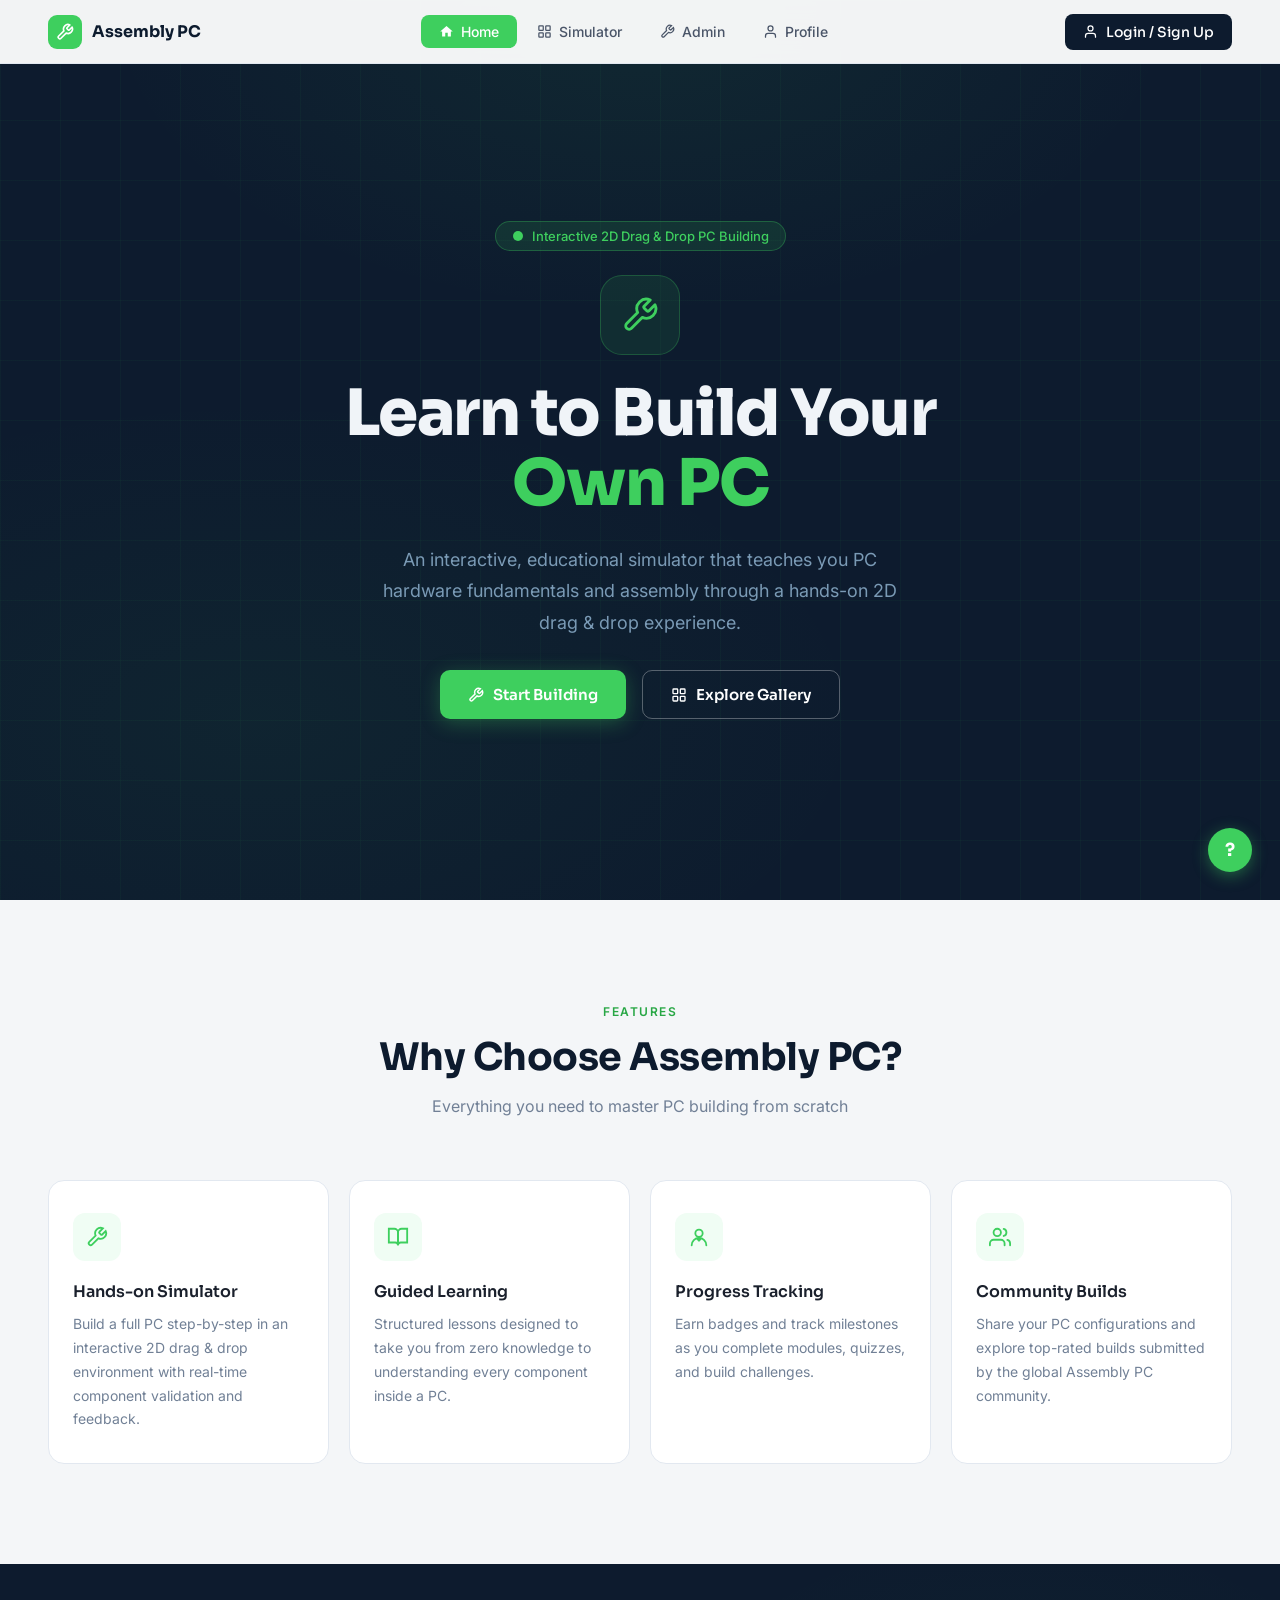
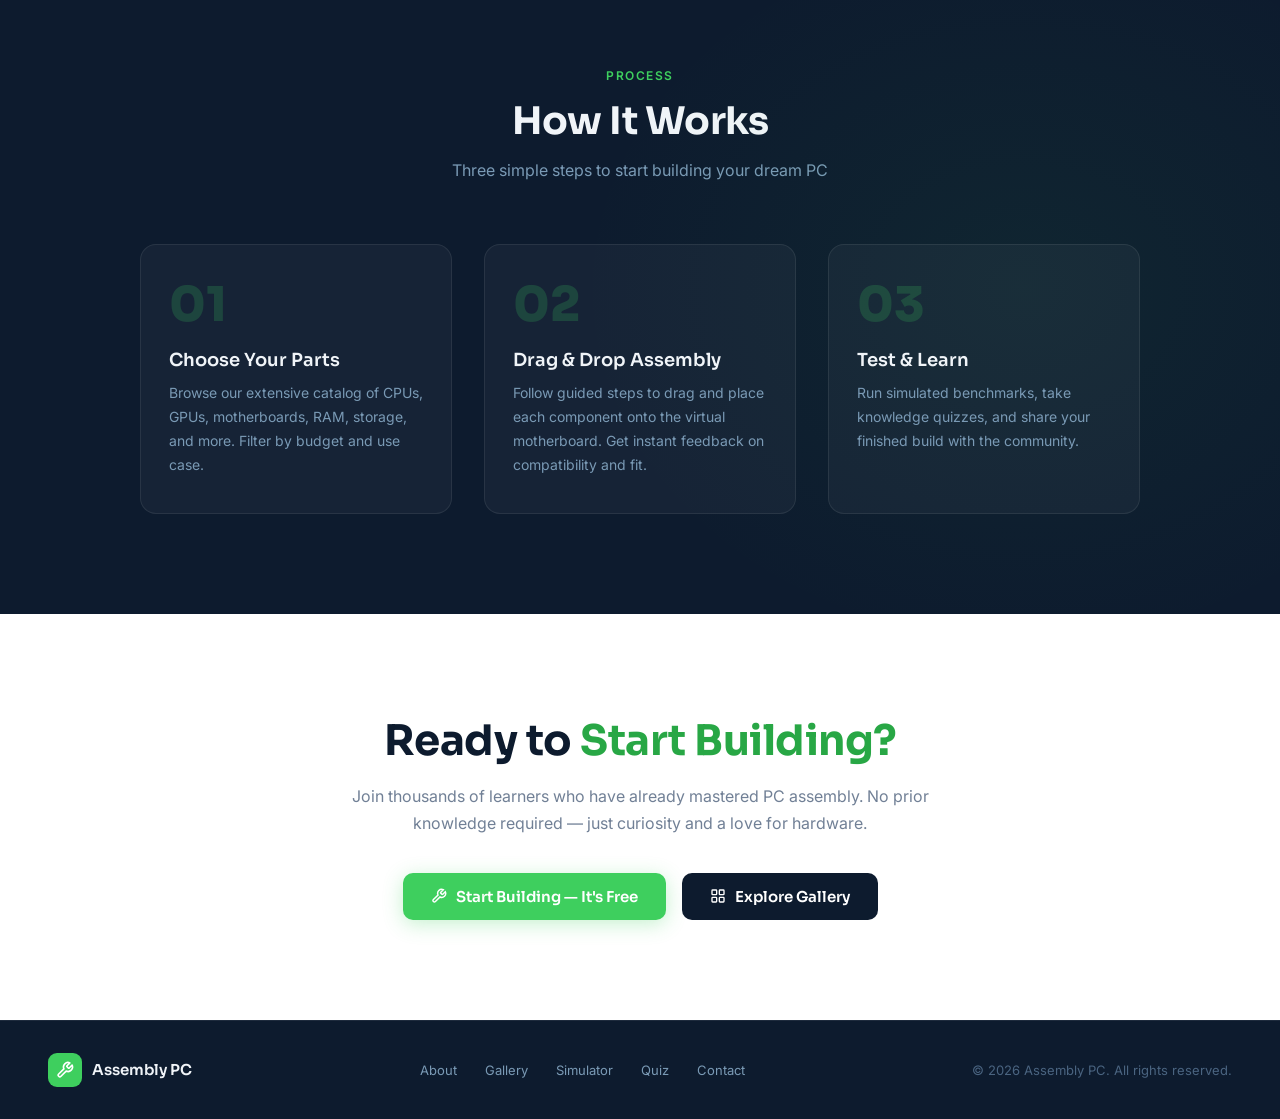
==== commit 4aa2595b: "Add files via upload" ====
--- a/backend/templates/assembly-pc-homepage.html
+++ b/backend/templates/assembly-pc-homepage.html
@@ -849,7 +849,7 @@
 </head>
 <body>
   <nav>
-    <a href="#" class="nav-logo">
+    <a href="/" class="nav-logo">
       <div class="logo-box">
         <svg viewBox="0 0 24 24" fill="none" stroke="#fff" stroke-width="2.2" stroke-linecap="round" stroke-linejoin="round">
           <path d="M14.7 6.3a1 1 0 0 0 0 1.4l1.6 1.6a1 1 0 0 0 1.4 0l3.77-3.77a6 6 0 0 1-7.94 7.94l-6.91 6.91a2.12 2.12 0 0 1-3-3l6.91-6.91a6 6 0 0 1 7.94-7.94l-3.76 3.76z"/>
@@ -859,21 +859,21 @@
     </a>
 
     <div class="nav-links">
-      <a href="#" class="nav-link active">
+      <a href="/" class="nav-link active">
         <svg viewBox="0 0 24 24" fill="currentColor"><path d="M10 20v-6h4v6h5v-8h3L12 3 2 12h3v8z"/></svg>
         Home
       </a>
-      <a href="#" class="nav-link">
+      <a href="/simulator" class="nav-link">
         <svg viewBox="0 0 24 24" fill="none" stroke="currentColor" stroke-width="2" stroke-linecap="round"><rect x="3" y="3" width="7" height="7" rx="1"/><rect x="14" y="3" width="7" height="7" rx="1"/><rect x="14" y="14" width="7" height="7" rx="1"/><rect x="3" y="14" width="7" height="7" rx="1"/></svg>
-        Gallery
-      </a>
-      <a href="#" class="nav-link">
-        <svg viewBox="0 0 24 24" fill="none" stroke="currentColor" stroke-width="2" stroke-linecap="round"><path d="M14.7 6.3a1 1 0 0 0 0 1.4l1.6 1.6a1 1 0 0 0 1.4 0l3.77-3.77a6 6 0 0 1-7.94 7.94l-6.91 6.91a2.12 2.12 0 0 1-3-3l6.91-6.91a6 6 0 0 1 7.94-7.94l-3.76 3.76z"/></svg>
         Simulator
       </a>
-      <a href="#" class="nav-link">
-        <svg viewBox="0 0 24 24" fill="none" stroke="currentColor" stroke-width="2" stroke-linecap="round"><path d="M9 11l3 3L22 4"/><path d="M21 12v7a2 2 0 0 1-2 2H5a2 2 0 0 1-2-2V5a2 2 0 0 1 2-2h11"/></svg>
-        Quiz
+      <a href="/admin" class="nav-link">
+        <svg viewBox="0 0 24 24" fill="none" stroke="currentColor" stroke-width="2" stroke-linecap="round"><path d="M14.7 6.3a1 1 0 0 0 0 1.4l1.6 1.6a1 1 0 0 0 1.4 0l3.77-3.77a6 6 0 0 1-7.94 7.94l-6.91 6.91a2.12 2.12 0 0 1-3-3l6.91-6.91a6 6 0 0 1 7.94-7.94l-3.76 3.76z"/></svg>
+        Admin
+      </a>
+      <a href="/profile" class="nav-link">
+        <svg viewBox="0 0 24 24" fill="none" stroke="currentColor" stroke-width="2" stroke-linecap="round"><path d="M20 21v-2a4 4 0 0 0-4-4H8a4 4 0 0 0-4 4v2"/><circle cx="12" cy="7" r="4"/></svg>
+        Profile
       </a>
     </div>
 
